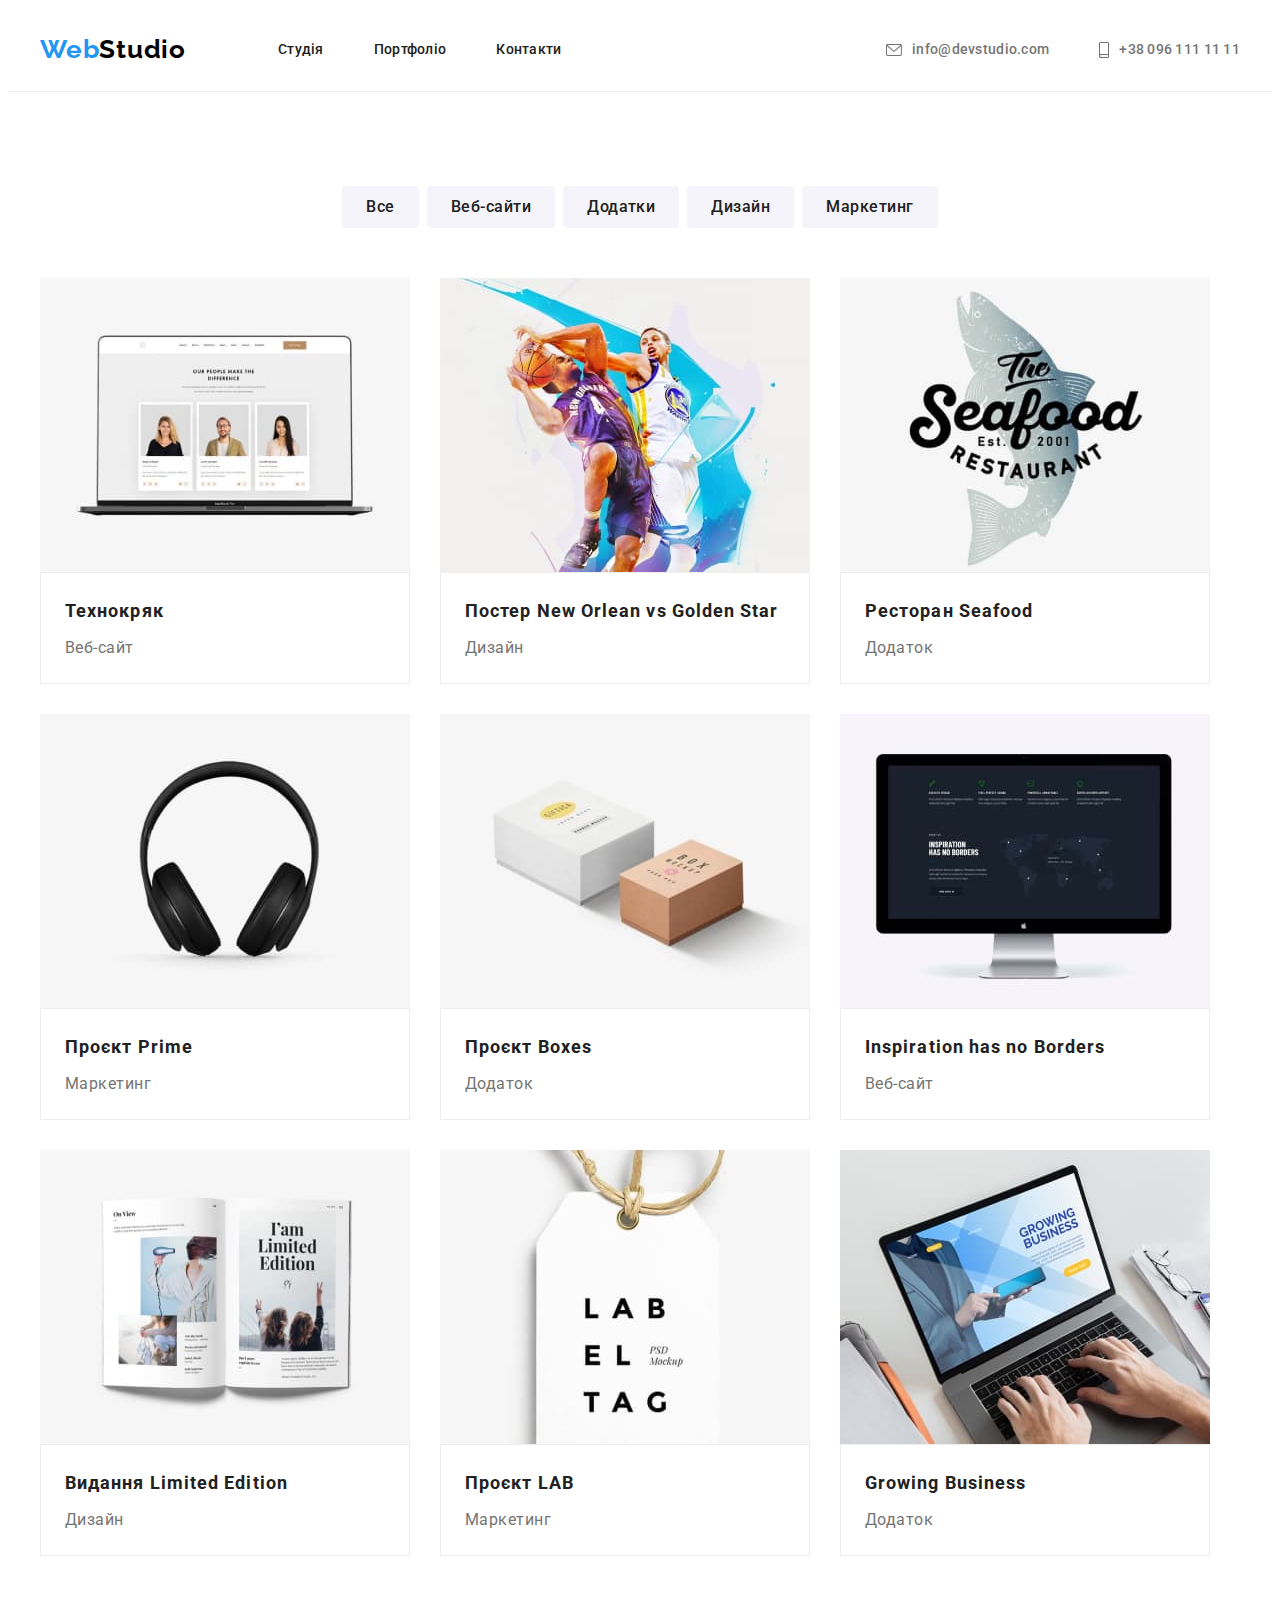
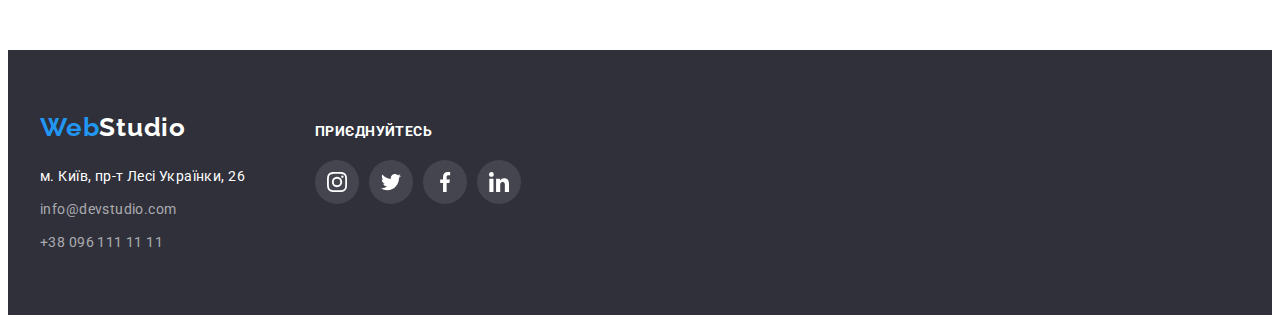
==== portfolio.html @ a3b4ebff "hw5- start" ====
<!DOCTYPE html>
<html lang="uk">
  <head>
    <meta charset="UTF-8" />
    <meta http-equiv="X-UA-Compatible" content="IE=edge" />
    <meta name="viewport" content="width=device-width, initial-scale=1.0" />
    <title>Студія</title>
    <link rel="preconnect" href="https://fonts.googleapis.com" />
    <link rel="preconnect" href="https://fonts.gstatic.com" crossorigin />
    <link
      href="https://fonts.googleapis.com/css2?family=Raleway:wght@700&family=Roboto:wght@400;500;700;900&display=swap"
      rel="stylesheet"
    />
    <link
      rel="stylesheet"
      href="https://cdnjs.cloudflare.com/ajax/libs/modern-normalize/1.1.0/modern-normalize.min.css"
      integrity="sha512-wpPYUAdjBVSE4KJnH1VR1HeZfpl1ub8YT/NKx4PuQ5NmX2tKuGu6U/JRp5y+Y8XG2tV+wKQpNHVUX03MfMFn9Q=="
      crossorigin="anonymous"
      referrerpolicy="no-referrer"
    />
    <link rel="stylesheet" href="./css/styles.css" />
  </head>
  <body>
    <!-- HEADER -->
    <header class="page-header">
      <div class="container">
        <a class="logo-link no-decor" href="./index.html" lang="en"
          >Web<span class="logo-header">Studio</span></a
        >
        <nav>
          <ul class="nav-links list">
            <li>
              <a class="link-item event-link no-decor" href="./index.html"
                >Студія</a
              >
            </li>
            <li>
              <a class="link-item event-link no-decor" href="./portfolio.html"
                >Портфоліо</a
              >
            </li>
            <li>
              <a class="link-item event-link no-decor" href="#">Контакти</a>
            </li>
          </ul>
        </nav>
        <ul class="nav-contacts list">
          <li>
            <a
              class="link-contact event-link no-decor"
              href="mailto:info@devstudio.com"
              lang="en"
            >
              <svg class="icon-nav" width="16px" height="12px">
                <use href="./images/icons.svg#icon-envelope"></use>
              </svg>
              info@devstudio.com</a
            >
          </li>
          <li>
            <a
              class="link-contact event-link no-decor"
              href="tel:+380961111111"
            >
              <svg class="icon-nav" width="10px" height="16px">
                <use href="./images/icons.svg#icon-smartphone"></use>
              </svg>
              +38 096 111 11 11</a
            >
          </li>
        </ul>
      </div>
    </header>
    <!-- MAIN CONTENT -->
    <main>
      <section class="portfolio section">
        <div class="container">
          <h1 class="visually-hidden">Каталог работ</h1>
          <ul class="filter-list list">
            <li class="list-item">
              <button class="filter-btn" type="button">Все</button>
            </li>
            <li class="list-item">
              <button class="filter-btn" type="button">Веб-сайти</button>
            </li>
            <li class="list-item">
              <button class="filter-btn" type="button">Додатки</button>
            </li>
            <li class="list-item">
              <button class="filter-btn" type="button">Дизайн</button>
            </li>
            <li class="list-item">
              <button class="filter-btn" type="button">Маркетинг</button>
            </li>
          </ul>
          <ul class="portfolio-list list">
            <li class="list-item">
              <img
                class="item-photo"
                src="./images/img-portfolio-1.jpg"
                alt="Робота категорії веб-сайт"
                width="370"
                height="294"
              />
              <div class="item-text">
                <h2 class="portfolio-pos-titel">Технокряк</h2>
                <p class="portfolio-group-titel">Веб-сайт</p>
              </div>
            </li>
            <li class="list-item">
              <img
                class="item-photo"
                src="./images/img-portfolio-2.jpg"
                alt="Робота категорії дизайн"
                width="370"
                height="294"
              />
              <div class="item-text">
                <h2 class="portfolio-pos-titel">
                  Постер New Orlean vs Golden Star
                </h2>
                <p class="portfolio-group-titel">Дизайн</p>
              </div>
            </li>
            <li class="list-item">
              <img
                class="item-photo"
                src="./images/img-portfolio-3.jpg"
                alt="Робота категорії приложение"
                width="370"
                height="294"
              />
              <div class="item-text">
                <h2 class="portfolio-pos-titel">Ресторан Seafood</h2>
                <p class="portfolio-group-titel">Додаток</p>
              </div>
            </li>
            <li class="list-item">
              <img
                class="item-photo"
                src="./images/img-portfolio-4.jpg"
                alt="Робота категорії маркетинг"
                width="370"
                height="294"
              />
              <div class="item-text">
                <h2 class="portfolio-pos-titel">Проєкт Prime</h2>
                <p class="portfolio-group-titel">Маркетинг</p>
              </div>
            </li>
            <li class="list-item">
              <img
                class="item-photo"
                src="./images/img-portfolio-5.jpg"
                alt="Робота категорії приложение"
                width="370"
                height="294"
              />
              <div class="item-text">
                <h2 class="portfolio-pos-titel">Проєкт Boxes</h2>
                <p class="portfolio-group-titel">Додаток</p>
              </div>
            </li>
            <li class="list-item">
              <img
                class="item-photo"
                src="./images/img-portfolio-6.jpg"
                alt="Робота категорії веб-сайт"
                width="370"
                height="294"
              />
              <div class="item-text">
                <h2 class="portfolio-pos-titel">Inspiration has no Borders</h2>
                <p class="portfolio-group-titel">Веб-сайт</p>
              </div>
            </li>
            <li class="list-item">
              <img
                class="item-photo"
                src="./images/img-portfolio-7.jpg"
                alt="Робота категорії дизайн"
                width="370"
                height="294"
              />
              <div class="item-text">
                <h2 class="portfolio-pos-titel">Видання Limited Edition</h2>
                <p class="portfolio-group-titel">Дизайн</p>
              </div>
            </li>
            <li class="list-item">
              <img
                class="item-photo"
                src="./images/img-portfolio-8.jpg"
                alt="Робота категорії маркетинг"
                width="370"
                height="294"
              />
              <div class="item-text">
                <h2 class="portfolio-pos-titel">Проєкт LAB</h2>
                <p class="portfolio-group-titel">Маркетинг</p>
              </div>
            </li>
            <li class="list-item">
              <img
                class="item-photo"
                src="./images/img-portfolio-9.jpg"
                alt="Робота категорії додаток"
                width="370"
                height="294"
              />
              <div class="item-text">
                <h2 class="portfolio-pos-titel">Growing Business</h2>
                <p class="portfolio-group-titel">Додаток</p>
              </div>
            </li>
          </ul>
        </div>
      </section>
    </main>
    <!-- FOOTER -->
    <footer class="footer-pege">
      <div class="container">
        <div class="footer-address-wrap">
          <a class="logo-link no-decor" href="./index.html" lang="en"
            >Web<span class="logo-footer">Studio</span></a
          >
          <!-- <div class="footer-content"> -->
          <address class="contacts">
            <a
              class="contact-address event-link no-decor"
              href="https://goo.gl/maps/Xhs2us7tgZxQZSPz9"
              target="_blank"
              rel="noopener noreferrer nofollow"
            >
              м. Київ, пр-т Лесі Українки, 26
            </a>
            <ul class="contacts-list list">
              <li class="contacts-list-item">
                <a
                  class="contacts-item event-link no-decor"
                  href="mailto:info@devstudio.com"
                  lang="en"
                  >info@devstudio.com</a
                >
              </li>
              <li class="contacts-list-item">
                <a
                  class="contacts-item event-link no-decor"
                  href="tel:+380961111111"
                  >+38 096 111 11 11</a
                >
              </li>
            </ul>
          </address>
        </div>
        <div class="footer-soc-wrap">
          <p class="footer-soc-titel">Приєднуйтесь</p>
          <ul class="icon-soc-list list">
            <li class="icon-soc-item">
              <a href="" class="icon-soc-link footer-soc-link">
                <svg class="icon" width="20px" height="20px">
                  <use href="./images/icons.svg#icon-instagram"></use>
                </svg>
              </a>
            </li>
            <li class="icon-soc-item">
              <a href="" class="icon-soc-link footer-soc-link">
                <svg class="icon" width="20px" height="20px">
                  <use href="./images/icons.svg#icon-twitter"></use>
                </svg>
              </a>
            </li>
            <li class="icon-soc-item">
              <a href="" class="icon-soc-link footer-soc-link">
                <svg class="icon" width="20px" height="20px">
                  <use href="./images/icons.svg#icon-facebook"></use>
                </svg>
              </a>
            </li>
            <li class="icon-soc-item">
              <a href="" class="icon-soc-link footer-soc-link">
                <svg class="icon" width="20px" height="20px">
                  <use href="./images/icons.svg#icon-linkedin"></use>
                </svg>
              </a>
            </li>
          </ul>
        </div>
        <!-- </div> -->
      </div>
    </footer>
  </body>
</html>
---- css/styles.css ----
/* ----------------- GLOBAL ----------------- */
:root {
  /* ----------------- variables ----------------- */
  --primary-text-color: #757575; /* цвет основного текста*/
  --title-text-color: #212121; /* цвет заголовков*/

  --accent-color: #2196f3; /* основной акцент + цвет логотита*/
  --header-logo-color: #000000; /* второй цвет логотита в хедере*/
  --footer-logo-color: #ffffff; /* второй цвет логотита в футере*/
  --top-line-color: #ececec; /* цвет верхней линии в хедере */

  --primary-backgraund: #ffffff; /*background страницы */
  --tean-section-background: #f5f4fa; /*background секции командв */
  --secondary-background: #2f303a; /*background футера  и героя */
  --hero-text-color: #ffffff;
  --white-text-color: #ffffff;

  --background-filter-btn: #f5f4fa;
}

body {
  font-family: "Roboto", sans-serif;
  background: var(--primary-backgraund);
}

p,
h1,
h2,
h3,
h4,
h5,
h6 {
  margin: 0;
}

ul {
  margin: 0;
  padding-left: 0;
}

.no-decor {
  text-decoration: none;
}

.list {
  list-style: none;
}

.visually-hidden {
  position: absolute;
  white-space: nowrap;
  width: 1px;
  height: 1px;
  overflow: hidden;
  border: 0;
  padding: 0;
  clip: rect(0 0 0 0);
  clip-path: inset(50%);
  margin: -1px;
}

.container {
  width: 1200px;
  padding-left: 15px;
  padding-right: 15px;
  margin: 0 auto;
  /* outline: 2px solid orange; */
}

.section {
  padding-top: 94px;
  padding-bottom: 94px;
}

.photo-no-line {
  display: block;
}

/* ----------------- HEADER ----------------- */
.page-header {
  border-bottom: 1px solid #ececec;
}

.page-header .container {
  display: flex;
  align-items: center;
}
.logo-link {
  display: block;
  font-family: "Raleway", sans-serif;
  font-style: normal;
  font-weight: 700;
  font-size: 26px;
  line-height: 1.35;
  letter-spacing: 0.03em;
  color: var(--accent-color);
}
.page-header .logo-link {
  margin-right: 92px;
  padding-top: 24px;
  padding-bottom: 24px;
}

.logo-header {
  color: var(--header-logo-color);
}

.nav-links {
  display: flex;
  column-gap: 50px;
}
.nav-contacts {
  display: flex;
  column-gap: 50px;
  margin-left: auto;
}

.link-item {
  display: block;
  padding-top: 32px;
  padding-bottom: 32px;
  font-weight: 500;
  font-size: 14px;
  line-height: 1.14;
  letter-spacing: 0.02em;
  color: var(--title-text-color);
}

.link-contact {
  display: flex;
  align-items: center;
  gap: 10px;
  padding-top: 32px;
  padding-bottom: 32px;
  font-weight: 500;
  font-size: 14px;
  line-height: 1.14;
  letter-spacing: 0.02em;
  color: var(--primary-text-color);
}

.icon-nav {
  /* margin-right: 10px; */
  fill: currentColor;
}
.event-link:hover,
.event-link:focus {
  color: var(--accent-color);
}

/* ----------------- MAIN ----------------- */
/* HERO SECTION */
.hero {
  padding-top: 200px;
  padding-bottom: 200px;
  text-align: center;
  background-color: var(--secondary-background);
  background-image: linear-gradient(
      rgba(47, 48, 58, 0.4),
      rgba(47, 48, 58, 0.4)
    ),
    url(../images/hero-bg.jpg);
  background-repeat: no-repeat;
  background-position: center;
  background-size: cover;
  max-width: 1600px;
  margin: 0 auto;
}

.hero-titel {
  max-width: 696px;
  margin-left: auto;
  margin-right: auto;
  margin-bottom: 30px;

  font-weight: 900;
  font-size: 44px;
  line-height: 1.36;
  letter-spacing: 0.06em;
  text-transform: uppercase;
  color: var(--hero-text-color);
}
.hero-btn {
  padding: 10px 32px;
  font-family: inherit;
  font-weight: 700;
  font-size: 16px;
  line-height: 1.88;
  letter-spacing: 0.06em;
  color: var(--hero-text-color);
  background: var(--accent-color);

  box-shadow: 0px 4px 4px rgba(0, 0, 0, 0.15);
  border-color: transparent;
  border-radius: 4px;
}

/* SKILLS SECTION */
.skills-list {
  display: flex;
  column-gap: 30px;
}
.icon-skill-comtent {
  display: flex;
  justify-content: center;
  align-items: center;
  width: 270px;
  height: 120px;
  background-color: var(--tean-section-background);
  border-radius: 4px;
  margin-bottom: 30px;
}
.skill-list-header {
  margin-bottom: 10px;
  font-weight: 700;
  font-size: 14px;
  line-height: 1.14;
  letter-spacing: 0.03em;
  text-transform: uppercase;
  color: var(--title-text-color);
}

.skill-list-text {
  max-width: 270px;
  font-size: 14px;
  line-height: 1.71;
  letter-spacing: 0.03em;
  color: var(--primary-text-color);
}

/* ABOUT SECTION */
.about {
  padding-top: 0;
}

.about-header {
  margin-bottom: 50px;
  font-weight: 700;
  font-size: 36px;
  line-height: 1.16;
  text-align: center;
  letter-spacing: 0.03em;
  color: var(--title-text-color);
}

.about-list {
  display: flex;
  column-gap: 30px;
}

/* TEAM SECTION */
.team {
  background: var(--tean-section-background);
}
.team-header {
  margin-bottom: 50px;
  font-weight: 700;
  font-size: 36px;
  line-height: 1.16;
  text-align: center;
  letter-spacing: 0.03em;
  color: var(--title-text-color);
}

.team-list {
  display: flex;
  column-gap: 30px;
}

.team-item {
  box-shadow: 0px 1px 3px rgba(0, 0, 0, 0.12), 0px 1px 1px rgba(0, 0, 0, 0.14),
    0px 2px 1px rgba(0, 0, 0, 0.2);
  border-radius: 0px 0px 4px 4px;
}

.team-text {
  padding-top: 30px;
  padding-bottom: 35px;
  background-color: var(--primary-backgraund);
}

.team-member {
  margin-bottom: 10px;
  font-weight: 500;
  font-size: 16px;
  line-height: 1.19;
  text-align: center;
  letter-spacing: 0.03em;
  color: var(--title-text-color);
}

.member-info {
  margin-bottom: 16px;
  font-size: 16px;
  line-height: 1.19;
  text-align: center;
  letter-spacing: 0.03em;
  color: var(--primary-text-color);
}
.icon-soc-list {
  display: flex;
  justify-content: center;
  gap: 10px;
}

.icon-soc-item {
  width: 44px;
  height: 44px;
}
.icon-soc-link {
  width: 100%;
  height: 100%;
  border-radius: 50%;
  /* background-color: #02658b; */
  display: flex;
  align-items: center;
  justify-content: center;
  color: #afb1b8;
}

.icon {
  /* margin-right: 10px; */
  fill: currentColor;
}
.icon-soc-link:hover,
.icon-soc-link:focus {
  background-color: var(--accent-color);
  color: var(--white-text-color);
}

/* CLIENTS SECTION */
.clients-titel {
  margin-bottom: 50px;
  font-weight: 700;
  font-size: 36px;
  line-height: 1.16;
  text-align: center;
  letter-spacing: 0.03em;
  color: var(--title-text-color);
}
.client-list {
  display: flex;
  gap: 30px;
}

.client-list-item {
  width: 170px;
  height: 92px;
}
.client-link {
  width: 100%;
  height: 100%;
  border: 1px solid #afb1b8;
  border-radius: 4px;
  display: flex;
  color: #afb1b8;
  align-items: center;
  justify-content: center;
}

.client-link:hover,
.client-link:focus {
  border-color: var(--accent-color);
  color: var(--accent-color);
}

/* ----------------- PORTFOLIO ----------------- */
.filter-list {
  display: flex;
  justify-content: center;
  margin-bottom: 50px;
}

.filter-list .list-item:not(:last-child) {
  margin-right: 8px;
}

.filter-btn {
  padding: 6px 22px;
  background: var(--background-filter-btn);
  font-family: inherit;
  /* font-style: normal; */
  font-weight: 500;
  font-size: 16px;
  line-height: 1.62;
  text-align: center;
  letter-spacing: 0.03em;
  color: var(--title-text-color);
  border-radius: 4px;
  border-color: transparent;
  cursor: pointer;
}
.filter-btn:hover,
.filter-btn:focus {
  background: var(--accent-color);
  color: var(--white-text-color);
  box-shadow: 0px 3px 1px rgba(0, 0, 0, 0.1), 0px 1px 2px rgba(0, 0, 0, 0.08),
    0px 2px 2px rgba(0, 0, 0, 0.12);
  border-radius: 4px;
}

.portfolio-list {
  display: flex;
  flex-wrap: wrap;
  gap: 30px;
  min-width: calc((100% / 3)-90);
}

.portfolio-list .list-item:hover {
  box-shadow: 0px 1px 1px rgba(0, 0, 0, 0.12), 0px 4px 4px rgba(0, 0, 0, 0.06),
    1px 4px 6px rgba(0, 0, 0, 0.16);
}
.portfolio-list .item-photo {
  display: block;
}

.item-text {
  border: 1px solid #eeeeee;
  padding: 20px 24px;
}

.portfolio-pos-titel {
  margin-bottom: 4px;
  font-weight: 700;
  font-size: 18px;
  line-height: 2;
  letter-spacing: 0.06em;
  color: var(--title-text-color);
}

.portfolio-group-titel {
  font-size: 16px;
  line-height: 1.88;
  letter-spacing: 0.03em;
  color: var(--primary-text-color);
}

/* ----------------- FOOTER ----------------- */
.footer-pege {
  padding-top: 60px;
  padding-bottom: 60px;
  background: var(--secondary-background);
}

.logo-footer {
  color: var(--footer-logo-color);
}

.footer-pege .logo-link {
  display: inline-block;
  margin-bottom: 20px;
}

.footer-pege .container {
  display: flex;
  align-items: baseline;
  gap: 70px;
}

.footer-soc-titel {
  font-weight: 700;
  font-size: 14px;
  line-height: 1.14;
  letter-spacing: 0.03em;
  text-transform: uppercase;
  color: var(--white-text-color);
  margin-bottom: 20px;
}

.contact-address {
  display: inline-block;
  margin-bottom: 9px;
  font-style: normal;
  font-size: 14px;
  line-height: 1.71;
  letter-spacing: 0.03em;
  color: var(--white-text-color);
}

.contacts-list-item:not(:last-child) {
  margin-bottom: 9px;
}

.contacts-item {
  display: inline-block;
  font-style: normal;
  font-size: 14px;
  line-height: 1.71;
  letter-spacing: 0.03em;
  color: rgba(255, 255, 255, 0.6);
}

.footer-soc-link {
  background-color: rgba(255, 255, 255, 0.1);
  color: var(--white-text-color);
}
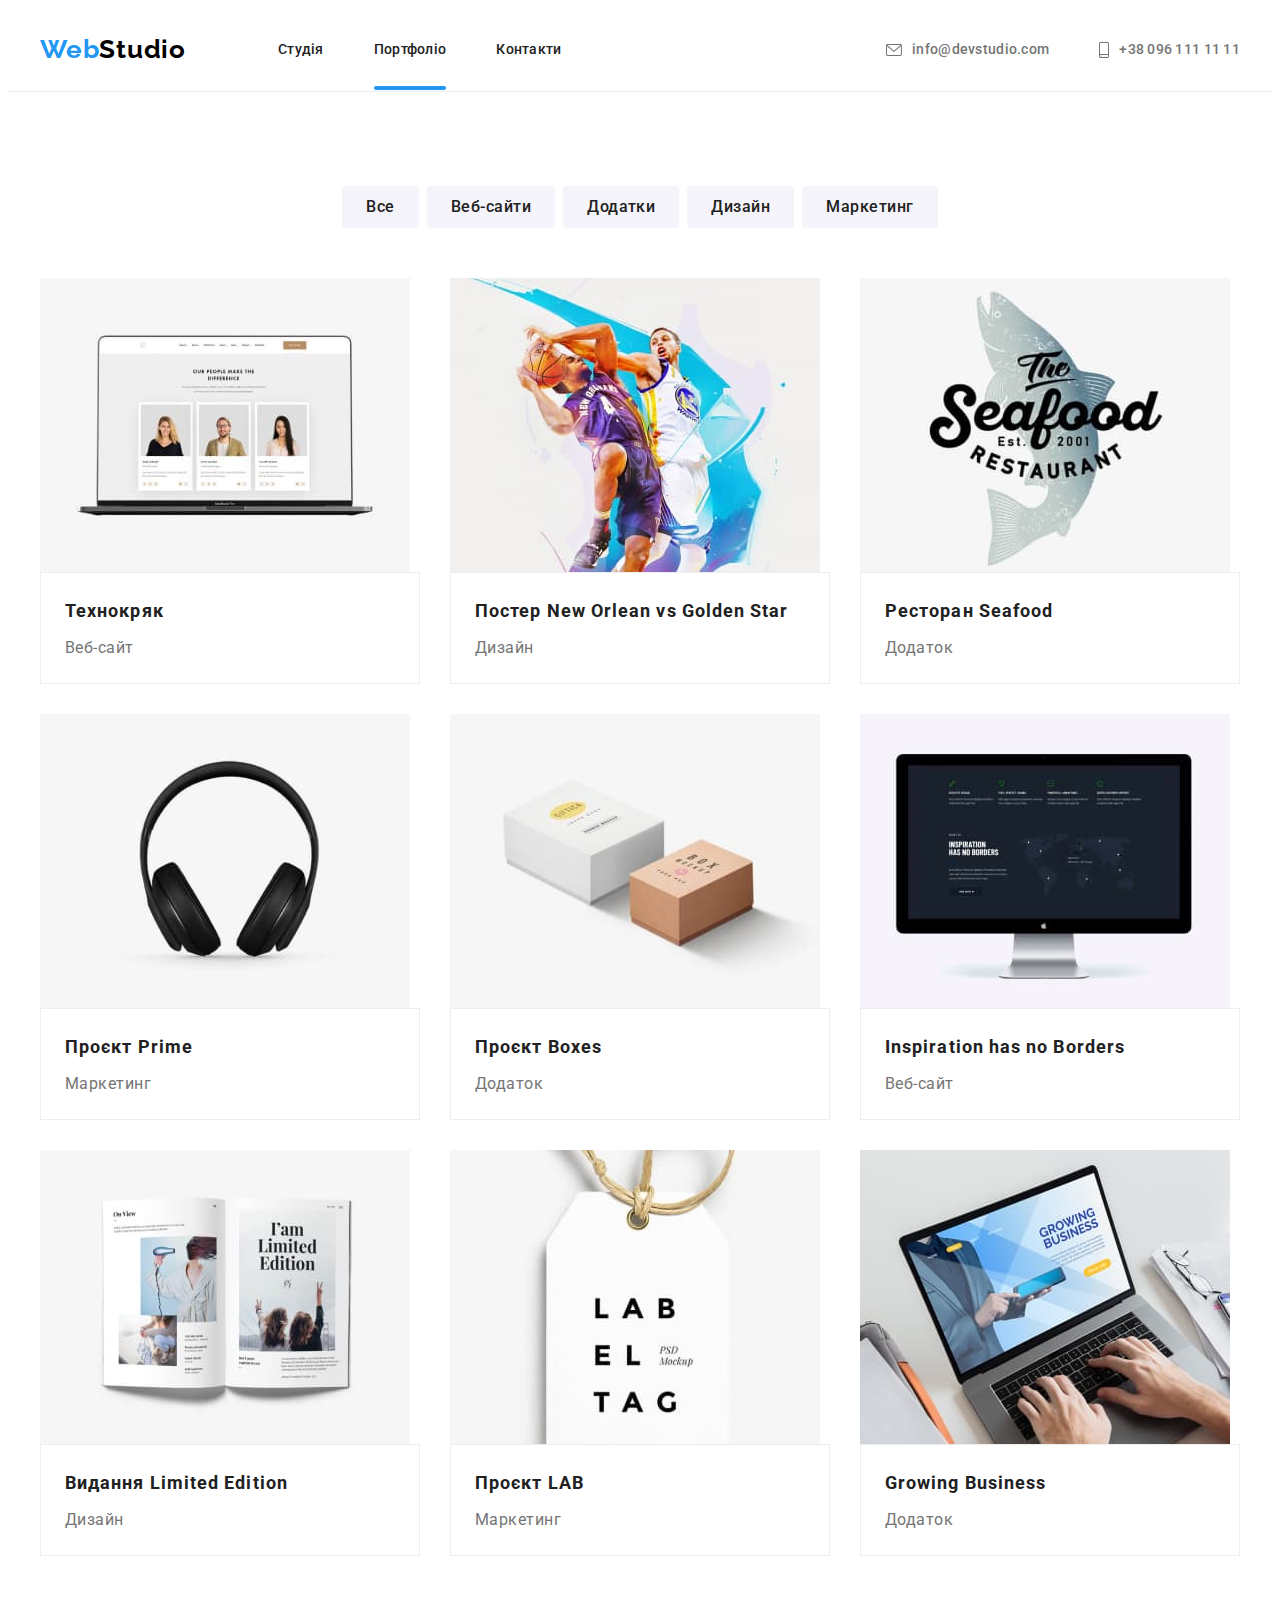
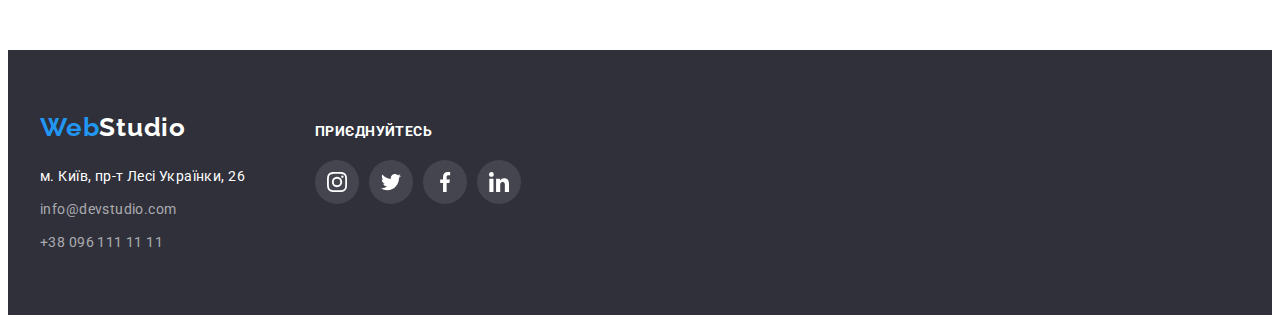
==== commit bec2527d: "hw5 - final" ====
--- a/portfolio.html
+++ b/portfolio.html
@@ -35,7 +35,9 @@
               >
             </li>
             <li>
-              <a class="link-item event-link no-decor" href="./portfolio.html"
+              <a
+                class="link-item event-link no-decor current"
+                href="./portfolio.html"
                 >Портфоліо</a
               >
             </li>
@@ -95,26 +97,40 @@
           </ul>
           <ul class="portfolio-list list">
             <li class="list-item">
-              <img
-                class="item-photo"
-                src="./images/img-portfolio-1.jpg"
-                alt="Робота категорії веб-сайт"
-                width="370"
-                height="294"
-              />
+              <div class="hint-text-wrap">
+                <img
+                  class="item-photo"
+                  src="./images/img-portfolio-1.jpg"
+                  alt="Робота категорії веб-сайт"
+                  width="370"
+                  height="294"
+                />
+                <p class="hint-text">
+                  Ресурс пропонує комплексні пропозиції з різним рівнем
+                  функціоналу та сервісів. Все це дозволить відвідувачу отримати
+                  вичерпні відомості про компанію чи приватну особу.
+                </p>
+              </div>
               <div class="item-text">
                 <h2 class="portfolio-pos-titel">Технокряк</h2>
                 <p class="portfolio-group-titel">Веб-сайт</p>
               </div>
             </li>
             <li class="list-item">
-              <img
-                class="item-photo"
-                src="./images/img-portfolio-2.jpg"
-                alt="Робота категорії дизайн"
-                width="370"
-                height="294"
-              />
+              <div class="hint-text-wrap">
+                <img
+                  class="item-photo"
+                  src="./images/img-portfolio-2.jpg"
+                  alt="Робота категорії дизайн"
+                  width="370"
+                  height="294"
+                />
+                <p class="hint-text">
+                  Ресурс пропонує комплексні пропозиції з різним рівнем
+                  функціоналу та сервісів. Все це дозволить відвідувачу отримати
+                  вичерпні відомості про компанію чи приватну особу.
+                </p>
+              </div>
               <div class="item-text">
                 <h2 class="portfolio-pos-titel">
                   Постер New Orlean vs Golden Star
@@ -123,91 +139,140 @@
               </div>
             </li>
             <li class="list-item">
-              <img
-                class="item-photo"
-                src="./images/img-portfolio-3.jpg"
-                alt="Робота категорії приложение"
-                width="370"
-                height="294"
-              />
+              <div class="hint-text-wrap">
+                <img
+                  class="item-photo"
+                  src="./images/img-portfolio-3.jpg"
+                  alt="Робота категорії приложение"
+                  width="370"
+                  height="294"
+                />
+                <p class="hint-text">
+                  Ресурс пропонує комплексні пропозиції з різним рівнем
+                  функціоналу та сервісів. Все це дозволить відвідувачу отримати
+                  вичерпні відомості про компанію чи приватну особу.
+                </p>
+              </div>
               <div class="item-text">
                 <h2 class="portfolio-pos-titel">Ресторан Seafood</h2>
                 <p class="portfolio-group-titel">Додаток</p>
               </div>
             </li>
             <li class="list-item">
-              <img
-                class="item-photo"
-                src="./images/img-portfolio-4.jpg"
-                alt="Робота категорії маркетинг"
-                width="370"
-                height="294"
-              />
+              <div class="hint-text-wrap">
+                <img
+                  class="item-photo"
+                  src="./images/img-portfolio-4.jpg"
+                  alt="Робота категорії маркетинг"
+                  width="370"
+                  height="294"
+                />
+                <p class="hint-text">
+                  Ресурс пропонує комплексні пропозиції з різним рівнем
+                  функціоналу та сервісів. Все це дозволить відвідувачу отримати
+                  вичерпні відомості про компанію чи приватну особу.
+                </p>
+              </div>
               <div class="item-text">
                 <h2 class="portfolio-pos-titel">Проєкт Prime</h2>
                 <p class="portfolio-group-titel">Маркетинг</p>
               </div>
             </li>
             <li class="list-item">
-              <img
-                class="item-photo"
-                src="./images/img-portfolio-5.jpg"
-                alt="Робота категорії приложение"
-                width="370"
-                height="294"
-              />
+              <div class="hint-text-wrap">
+                <img
+                  class="item-photo"
+                  src="./images/img-portfolio-5.jpg"
+                  alt="Робота категорії приложение"
+                  width="370"
+                  height="294"
+                />
+                <p class="hint-text">
+                  Ресурс пропонує комплексні пропозиції з різним рівнем
+                  функціоналу та сервісів. Все це дозволить відвідувачу отримати
+                  вичерпні відомості про компанію чи приватну особу.
+                </p>
+              </div>
               <div class="item-text">
                 <h2 class="portfolio-pos-titel">Проєкт Boxes</h2>
                 <p class="portfolio-group-titel">Додаток</p>
               </div>
             </li>
             <li class="list-item">
-              <img
-                class="item-photo"
-                src="./images/img-portfolio-6.jpg"
-                alt="Робота категорії веб-сайт"
-                width="370"
-                height="294"
-              />
+              <div class="hint-text-wrap">
+                <img
+                  class="item-photo"
+                  src="./images/img-portfolio-6.jpg"
+                  alt="Робота категорії веб-сайт"
+                  width="370"
+                  height="294"
+                />
+                <p class="hint-text">
+                  Ресурс пропонує комплексні пропозиції з різним рівнем
+                  функціоналу та сервісів. Все це дозволить відвідувачу отримати
+                  вичерпні відомості про компанію чи приватну особу.
+                </p>
+              </div>
               <div class="item-text">
                 <h2 class="portfolio-pos-titel">Inspiration has no Borders</h2>
                 <p class="portfolio-group-titel">Веб-сайт</p>
               </div>
             </li>
             <li class="list-item">
-              <img
-                class="item-photo"
-                src="./images/img-portfolio-7.jpg"
-                alt="Робота категорії дизайн"
-                width="370"
-                height="294"
-              />
+              <div class="hint-text-wrap">
+                <img
+                  class="item-photo"
+                  src="./images/img-portfolio-7.jpg"
+                  alt="Робота категорії дизайн"
+                  width="370"
+                  height="294"
+                />
+                <p class="hint-text">
+                  Ресурс пропонує комплексні пропозиції з різним рівнем
+                  функціоналу та сервісів. Все це дозволить відвідувачу отримати
+                  вичерпні відомості про компанію чи приватну особу.
+                </p>
+              </div>
               <div class="item-text">
                 <h2 class="portfolio-pos-titel">Видання Limited Edition</h2>
                 <p class="portfolio-group-titel">Дизайн</p>
               </div>
             </li>
             <li class="list-item">
-              <img
-                class="item-photo"
-                src="./images/img-portfolio-8.jpg"
-                alt="Робота категорії маркетинг"
-                width="370"
-                height="294"
-              />
+              <div class="hint-text-wrap">
+                <img
+                  class="item-photo"
+                  src="./images/img-portfolio-8.jpg"
+                  alt="Робота категорії маркетинг"
+                  width="370"
+                  height="294"
+                />
+                <p class="hint-text">
+                  Ресурс пропонує комплексні пропозиції з різним рівнем
+                  функціоналу та сервісів. Все це дозволить відвідувачу отримати
+                  вичерпні відомості про компанію чи приватну особу.
+                </p>
+              </div>
               <div class="item-text">
                 <h2 class="portfolio-pos-titel">Проєкт LAB</h2>
                 <p class="portfolio-group-titel">Маркетинг</p>
               </div>
             </li>
             <li class="list-item">
-              <img
-                class="item-photo"
-                src="./images/img-portfolio-9.jpg"
-                alt="Робота категорії додаток"
-                width="370"
-                height="294"
-              />
+              <div class="hint-text-wrap">
+                <img
+                  class="item-photo"
+                  src="./images/img-portfolio-9.jpg"
+                  alt="Робота категорії додаток"
+                  width="370"
+                  height="294"
+                />
+                <p class="hint-text">
+                  Ресурс пропонує комплексні пропозиції з різним рівнем
+                  функціоналу та сервісів. Все це дозволить відвідувачу отримати
+                  вичерпні відомості про компанію чи приватну особу.
+                </p>
+              </div>
               <div class="item-text">
                 <h2 class="portfolio-pos-titel">Growing Business</h2>
                 <p class="portfolio-group-titel">Додаток</p>
--- a/css/styles.css
+++ b/css/styles.css
@@ -116,6 +116,7 @@
 }
 
 .link-item {
+  position: relative;
   display: block;
   padding-top: 32px;
   padding-bottom: 32px;
@@ -124,6 +125,25 @@
   line-height: 1.14;
   letter-spacing: 0.02em;
   color: var(--title-text-color);
+}
+
+.link-item::after {
+  content: "";
+  position: absolute;
+  left: 0;
+  bottom: 0;
+  display: block;
+  width: 100%;
+  height: 4px;
+  border-radius: 2px;
+  background-color: var(--accent-color);
+  opacity: 0;
+  /* transition-property: opacity;
+  transition-duration: 250ms;
+  transition-timing-function: cubic-bezier(0.4, 0, 0.2, 1); */
+}
+.current::after {
+  opacity: 1;
 }
 
 .link-contact {
@@ -142,6 +162,12 @@
 .icon-nav {
   /* margin-right: 10px; */
   fill: currentColor;
+}
+
+.event-link {
+  transition-property: color;
+  transition-duration: 250ms;
+  transition-timing-function: cubic-bezier(0.4, 0, 0.2, 1);
 }
 .event-link:hover,
 .event-link:focus {
@@ -189,10 +215,17 @@
   letter-spacing: 0.06em;
   color: var(--hero-text-color);
   background: var(--accent-color);
-
-  box-shadow: 0px 4px 4px rgba(0, 0, 0, 0.15);
   border-color: transparent;
   border-radius: 4px;
+
+  transition-property: box-shadow;
+  transition-duration: 250ms;
+  transition-timing-function: cubic-bezier(0.4, 0, 0.2, 1);
+}
+
+.hero-btn:hover,
+.hero-btn:focus {
+  box-shadow: 0px 4px 4px rgba(0, 0, 0, 0.15);
 }
 
 /* SKILLS SECTION */
@@ -248,6 +281,25 @@
   column-gap: 30px;
 }
 
+.about-item {
+  position: relative;
+}
+
+.about-lable {
+  position: absolute;
+  bottom: 0;
+  left: 0;
+  width: 100%;
+  font-weight: 700;
+  font-size: 14px;
+  line-height: 1.14;
+  text-align: center;
+  letter-spacing: 0.03em;
+  text-transform: uppercase;
+  padding: 27px 15px;
+  color: var(--white-text-color);
+  background-color: rgba(47, 48, 58, 0.8);
+}
 /* TEAM SECTION */
 .team {
   background: var(--tean-section-background);
@@ -308,25 +360,29 @@
   height: 44px;
 }
 .icon-soc-link {
+  display: flex;
+  align-items: center;
+  justify-content: center;
   width: 100%;
   height: 100%;
   border-radius: 50%;
   /* background-color: #02658b; */
-  display: flex;
-  align-items: center;
-  justify-content: center;
   color: #afb1b8;
-}
-
-.icon {
-  /* margin-right: 10px; */
-  fill: currentColor;
-}
+
+  transition-property: background-color, color;
+  transition-duration: 250ms;
+  transition-timing-function: cubic-bezier(0.4, 0, 0.2, 1);
+}
+
 .icon-soc-link:hover,
 .icon-soc-link:focus {
   background-color: var(--accent-color);
   color: var(--white-text-color);
 }
+.icon {
+  /* margin-right: 10px; */
+  fill: currentColor;
+}
 
 /* CLIENTS SECTION */
 .clients-titel {
@@ -348,14 +404,18 @@
   height: 92px;
 }
 .client-link {
+  display: flex;
+  align-items: center;
+  justify-content: center;
   width: 100%;
   height: 100%;
   border: 1px solid #afb1b8;
   border-radius: 4px;
-  display: flex;
   color: #afb1b8;
-  align-items: center;
-  justify-content: center;
+
+  transition-property: border-color, color;
+  transition-duration: 250ms;
+  transition-timing-function: cubic-bezier(0.4, 0, 0.2, 1);
 }
 
 .client-link:hover,
@@ -389,14 +449,18 @@
   border-radius: 4px;
   border-color: transparent;
   cursor: pointer;
-}
+
+  transition-property: background-color, color, box-shadow;
+  transition-duration: 250ms;
+  transition-timing-function: cubic-bezier(0.4, 0, 0.2, 1);
+}
+
 .filter-btn:hover,
 .filter-btn:focus {
-  background: var(--accent-color);
+  background-color: var(--accent-color);
   color: var(--white-text-color);
   box-shadow: 0px 3px 1px rgba(0, 0, 0, 0.1), 0px 1px 2px rgba(0, 0, 0, 0.08),
     0px 2px 2px rgba(0, 0, 0, 0.12);
-  border-radius: 4px;
 }
 
 .portfolio-list {
@@ -406,12 +470,48 @@
   min-width: calc((100% / 3)-90);
 }
 
-.portfolio-list .list-item:hover {
+.portfolio-list > .list-item {
+  width: calc((100% - 60px) / 3);
+  transition-property: box-shadow;
+  transition-duration: 250ms;
+  transition-timing-function: cubic-bezier(0.4, 0, 0.2, 1);
+}
+
+.portfolio-list > .list-item:hover {
   box-shadow: 0px 1px 1px rgba(0, 0, 0, 0.12), 0px 4px 4px rgba(0, 0, 0, 0.06),
     1px 4px 6px rgba(0, 0, 0, 0.16);
 }
+
+.portfolio-list > .list-item:hover .hint-text {
+  transform: translateY(0%);
+}
+
 .portfolio-list .item-photo {
   display: block;
+}
+
+.hint-text-wrap {
+  position: relative;
+  overflow: hidden;
+}
+
+.hint-text {
+  position: absolute;
+  left: 0;
+  top: 0;
+  padding: 63px 24px;
+  font-size: 18px;
+  line-height: 1.56;
+  letter-spacing: 0.03em;
+  color: #ffffff;
+
+  background-color: rgba(33, 150, 243, 0.9);
+
+  transform: translateY(100%);
+
+  transition-property: transform;
+  transition-duration: 250ms;
+  transition-timing-function: cubic-bezier(0.4, 0, 0.2, 1);
 }
 
 .item-text {
@@ -494,3 +594,68 @@
   background-color: rgba(255, 255, 255, 0.1);
   color: var(--white-text-color);
 }
+
+.modal-backdrop {
+  position: fixed;
+  top: 0;
+  left: 0;
+  width: 100%;
+  height: 100%;
+  background-color: rgba(0, 0, 0, 0.2);
+
+  transition-property: opacity, visibility;
+  transition-duration: 250ms;
+  transition-timing-function: cubic-bezier(0.4, 0, 0.2, 1);
+}
+
+/* ----------------- MODAL ----------------- */
+
+.modal-backdrop {
+  transition-property: opacity, visibility;
+  transition-duration: 250ms;
+  transition-timing-function: cubic-bezier(0.4, 0, 0.2, 1);
+}
+.modal {
+  position: absolute;
+  width: 528px;
+  min-height: 581px;
+  top: 50%;
+  left: 50%;
+  transform: translate(-50%, -50%) scale(1);
+  background-color: #ffffff;
+
+  box-shadow: 0px 1px 3px rgba(0, 0, 0, 0.12), 0px 1px 1px rgba(0, 0, 0, 0.14),
+    0px 2px 1px rgba(0, 0, 0, 0.2);
+  border-radius: 4px;
+
+  transition-property: transform;
+  transition-duration: 250ms;
+  transition-timing-function: cubic-bezier(0.4, 0, 0.2, 1);
+}
+
+.modal-backdrop.is-hidden .modal {
+  transform: translate(-50%, -50%) scale(0);
+}
+.modal-close {
+  position: absolute;
+  top: 8px;
+  right: 8px;
+  display: flex;
+  justify-content: center;
+  align-items: center;
+  width: 30px;
+  height: 30px;
+  border: 1px solid rgba(0, 0, 0, 0.1);
+  border-radius: 50%;
+  background-color: transparent;
+}
+
+.icon-close {
+  fill: #000000;
+}
+
+.is-hidden {
+  opacity: 0;
+  visibility: hidden;
+  pointer-events: none;
+}
